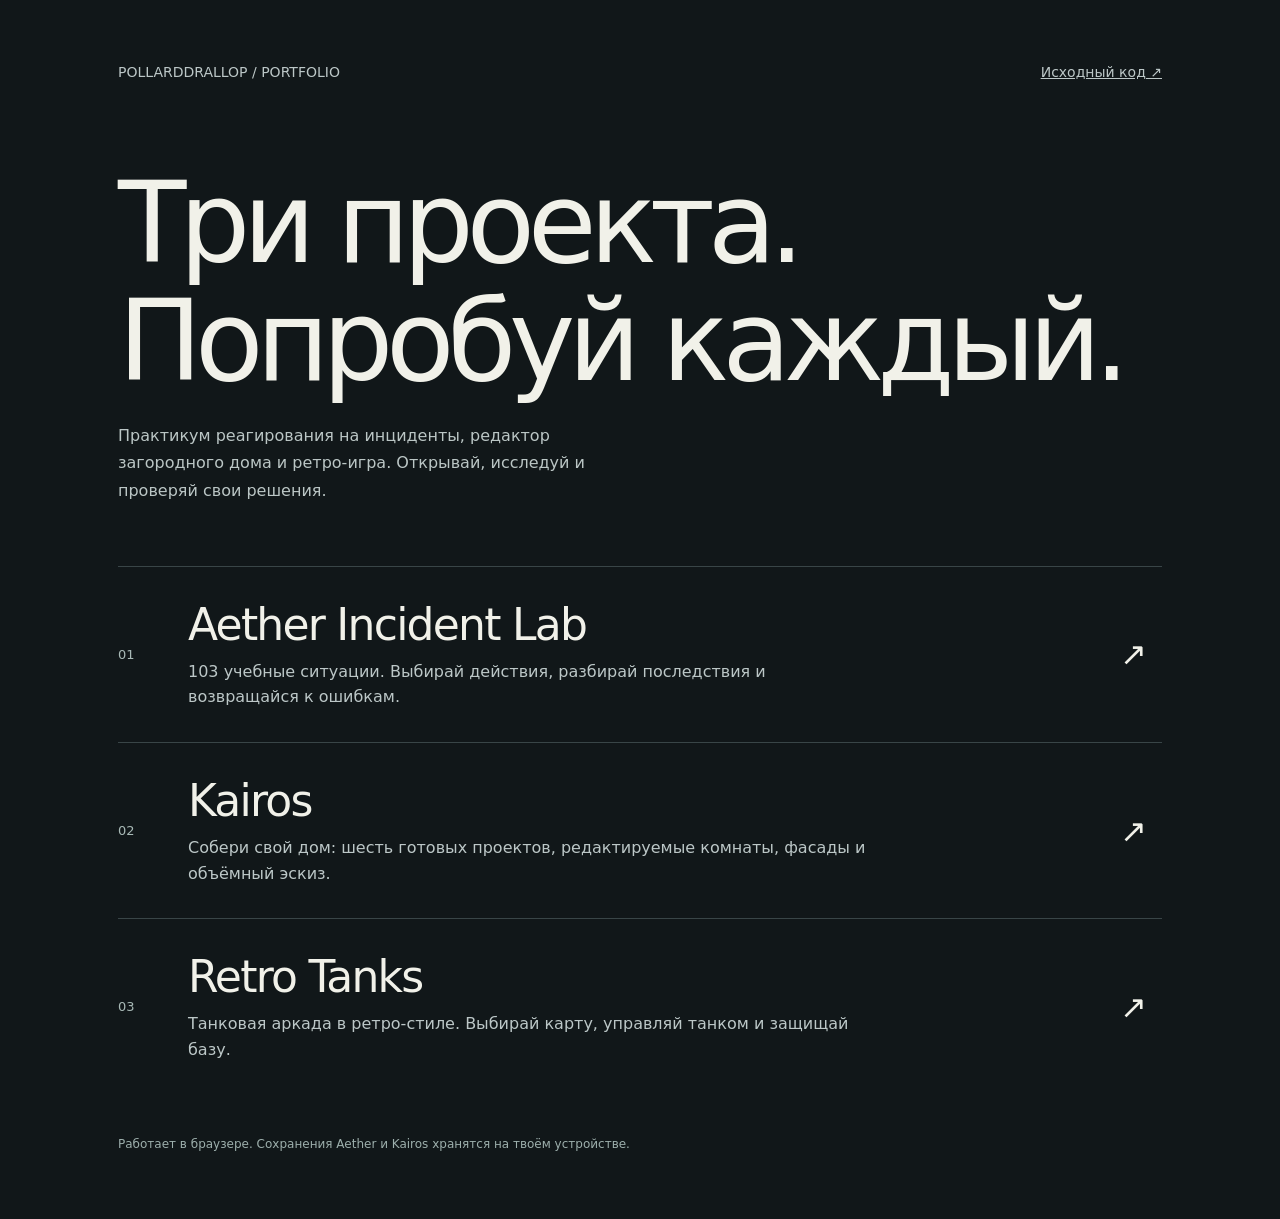
==== index.html @ 5135b41c "Publish Aether, Kairos and Retro Tanks portfolio with GitHub Pages" ====
<!doctype html>
<html lang="ru">
<head><meta charset="utf-8"><meta name="viewport" content="width=device-width,initial-scale=1"><meta name="description" content="Портфолио интерактивных проектов: Aether Incident Lab, Kairos и Retro Tanks."><title>Portfolio — PollarddralloP</title>
<style>
:root{color-scheme:dark;font-family:system-ui,sans-serif;background:#111719;color:#f1f1e9}*{box-sizing:border-box}body{margin:0}main{max-width:1100px;margin:auto;padding:64px 28px}header{display:flex;justify-content:space-between;gap:24px;align-items:center;margin-bottom:85px;font-size:14px;color:#bcc7c7}a{color:inherit}h1{font-size:clamp(54px,10vw,112px);letter-spacing:-.065em;font-weight:500;margin:0 0 22px;line-height:1.05}.intro{max-width:520px;color:#bbc6c5;line-height:1.7;margin-bottom:62px}.project{display:grid;grid-template-columns:50px 1fr 42px;gap:20px;align-items:center;padding:32px 0;border-top:1px solid #394547;text-decoration:none}.number{font-size:13px;color:#a8b9b6}.project h2{font-size:clamp(28px,5vw,44px);font-weight:500;margin:0 0 9px;letter-spacing:-.04em}.project p{margin:0;color:#bcc7c7;line-height:1.6;max-width:680px}.arrow{font-size:32px;transition:transform .2s}.project:hover .arrow{transform:translate(4px,-4px)}.project:hover h2{color:#b9daca}a:focus-visible{outline:2px solid #b9daca;outline-offset:6px}.project:last-child{border-bottom:1px solid #394547}footer{margin-top:40px;color:#9dafac;font-size:12px;line-height:1.7}@media(max-width:500px){main{padding:30px 20px}header{margin-bottom:60px}.project{grid-template-columns:25px 1fr 24px;gap:12px}.arrow{font-size:25px}}@media(prefers-reduced-motion:reduce){.arrow{transition:none}}
</style></head>
<body><main><header><span>POLLARDDRALLOP / PORTFOLIO</span><a href="https://github.com/PollarddralloP/portfolio">Исходный код ↗</a></header><h1>Три проекта.<br>Попробуй каждый.</h1><p class="intro">Практикум реагирования на инциденты, редактор загородного дома и ретро-игра. Открывай, исследуй и проверяй свои решения.</p>
<a class="project" href="./site1-cyberpunk/"><span class="number">01</span><div><h2>Aether Incident Lab</h2><p>103 учебные ситуации. Выбирай действия, разбирай последствия и возвращайся к ошибкам.</p></div><span class="arrow" aria-hidden="true">↗</span></a>
<a class="project" href="./site2-architecture/"><span class="number">02</span><div><h2>Kairos</h2><p>Собери свой дом: шесть готовых проектов, редактируемые комнаты, фасады и объёмный эскиз.</p></div><span class="arrow" aria-hidden="true">↗</span></a>
<a class="project" href="./site3-synthwave/"><span class="number">03</span><div><h2>Retro Tanks</h2><p>Танковая аркада в ретро-стиле. Выбирай карту, управляй танком и защищай базу.</p></div><span class="arrow" aria-hidden="true">↗</span></a>
<footer>Работает в браузере. Сохранения Aether и Kairos хранятся на твоём устройстве.</footer></main></body></html>
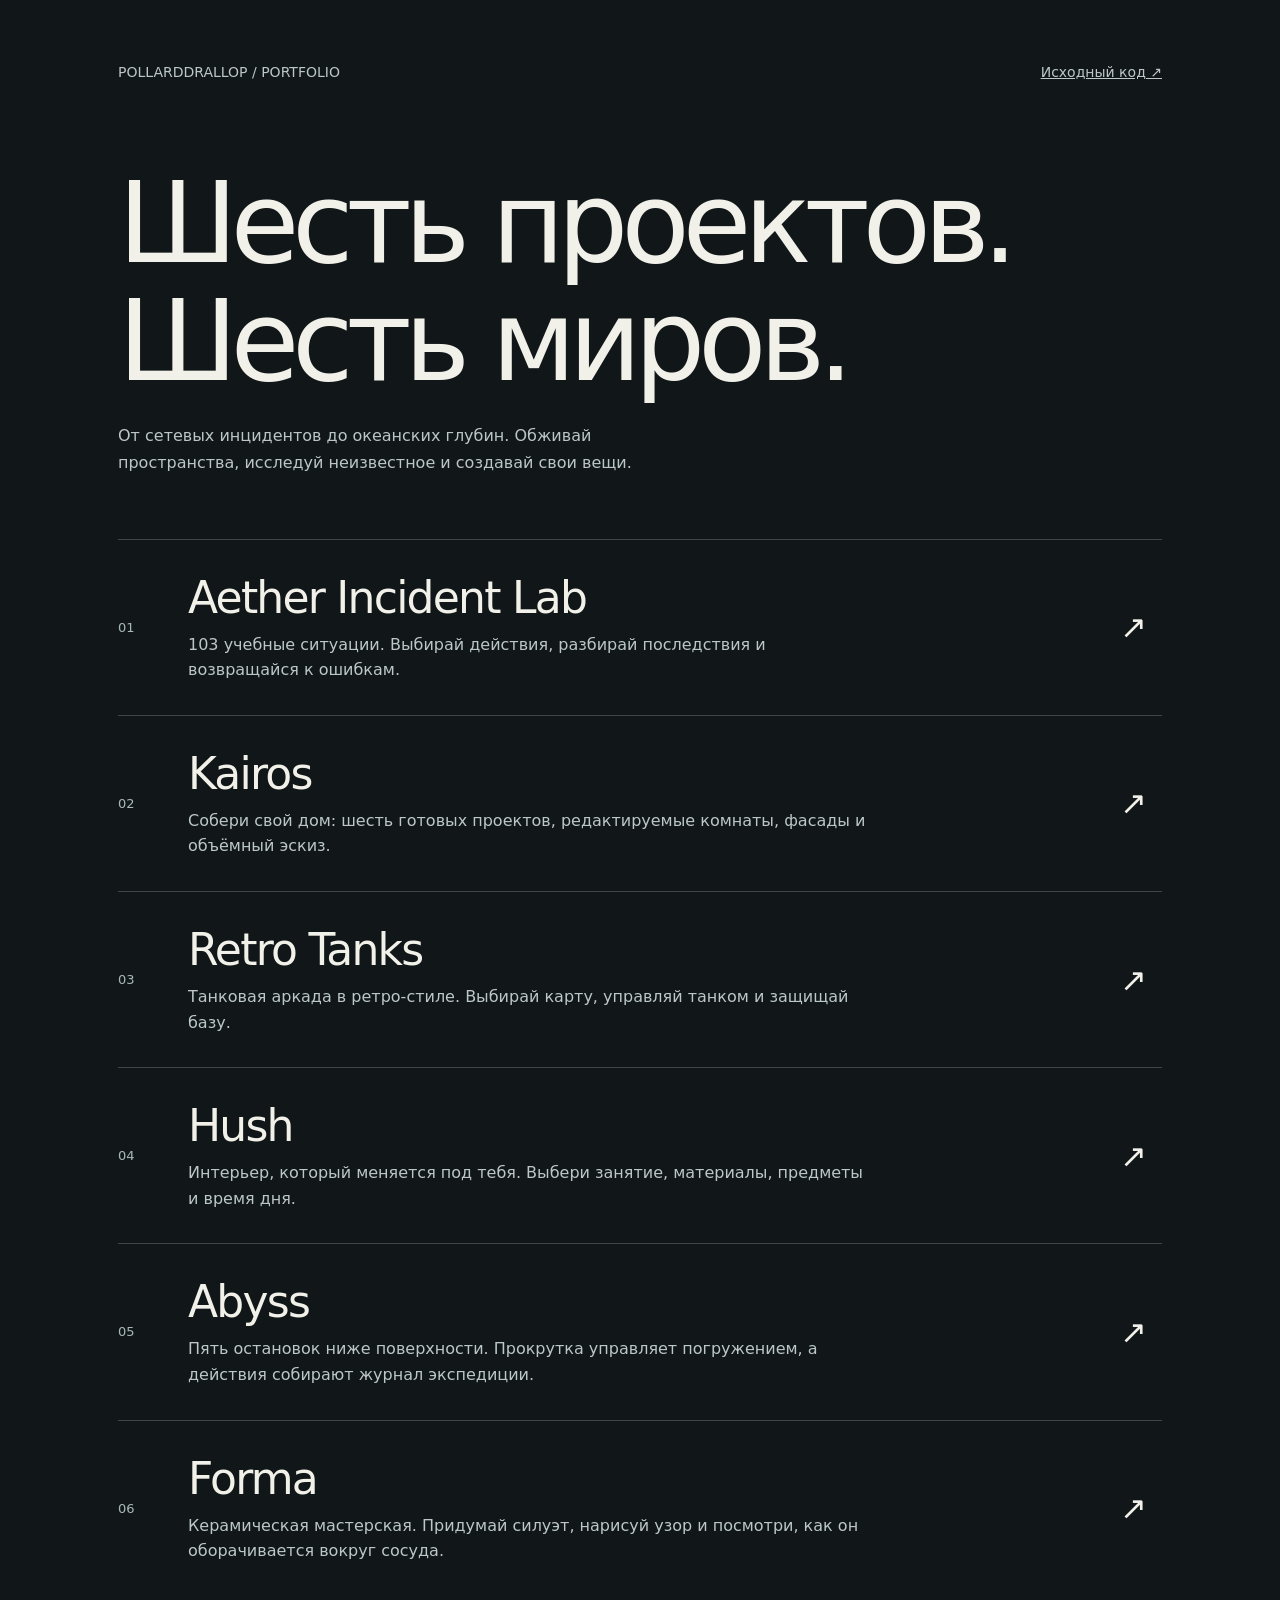
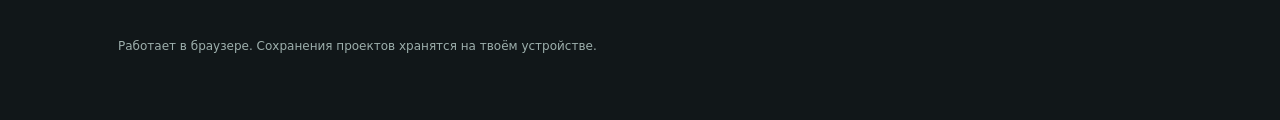
==== commit edca5242: "Add Hush interiors, Abyss scroll expedition and Forma ceramic workshop" ====
--- a/index.html
+++ b/index.html
@@ -1,11 +1,208 @@
 <!doctype html>
 <html lang="ru">
-<head><meta charset="utf-8"><meta name="viewport" content="width=device-width,initial-scale=1"><meta name="description" content="Портфолио интерактивных проектов: Aether Incident Lab, Kairos и Retro Tanks."><title>Portfolio — PollarddralloP</title>
-<style>
-:root{color-scheme:dark;font-family:system-ui,sans-serif;background:#111719;color:#f1f1e9}*{box-sizing:border-box}body{margin:0}main{max-width:1100px;margin:auto;padding:64px 28px}header{display:flex;justify-content:space-between;gap:24px;align-items:center;margin-bottom:85px;font-size:14px;color:#bcc7c7}a{color:inherit}h1{font-size:clamp(54px,10vw,112px);letter-spacing:-.065em;font-weight:500;margin:0 0 22px;line-height:1.05}.intro{max-width:520px;color:#bbc6c5;line-height:1.7;margin-bottom:62px}.project{display:grid;grid-template-columns:50px 1fr 42px;gap:20px;align-items:center;padding:32px 0;border-top:1px solid #394547;text-decoration:none}.number{font-size:13px;color:#a8b9b6}.project h2{font-size:clamp(28px,5vw,44px);font-weight:500;margin:0 0 9px;letter-spacing:-.04em}.project p{margin:0;color:#bcc7c7;line-height:1.6;max-width:680px}.arrow{font-size:32px;transition:transform .2s}.project:hover .arrow{transform:translate(4px,-4px)}.project:hover h2{color:#b9daca}a:focus-visible{outline:2px solid #b9daca;outline-offset:6px}.project:last-child{border-bottom:1px solid #394547}footer{margin-top:40px;color:#9dafac;font-size:12px;line-height:1.7}@media(max-width:500px){main{padding:30px 20px}header{margin-bottom:60px}.project{grid-template-columns:25px 1fr 24px;gap:12px}.arrow{font-size:25px}}@media(prefers-reduced-motion:reduce){.arrow{transition:none}}
-</style></head>
-<body><main><header><span>POLLARDDRALLOP / PORTFOLIO</span><a href="https://github.com/PollarddralloP/portfolio">Исходный код ↗</a></header><h1>Три проекта.<br>Попробуй каждый.</h1><p class="intro">Практикум реагирования на инциденты, редактор загородного дома и ретро-игра. Открывай, исследуй и проверяй свои решения.</p>
-<a class="project" href="./site1-cyberpunk/"><span class="number">01</span><div><h2>Aether Incident Lab</h2><p>103 учебные ситуации. Выбирай действия, разбирай последствия и возвращайся к ошибкам.</p></div><span class="arrow" aria-hidden="true">↗</span></a>
-<a class="project" href="./site2-architecture/"><span class="number">02</span><div><h2>Kairos</h2><p>Собери свой дом: шесть готовых проектов, редактируемые комнаты, фасады и объёмный эскиз.</p></div><span class="arrow" aria-hidden="true">↗</span></a>
-<a class="project" href="./site3-synthwave/"><span class="number">03</span><div><h2>Retro Tanks</h2><p>Танковая аркада в ретро-стиле. Выбирай карту, управляй танком и защищай базу.</p></div><span class="arrow" aria-hidden="true">↗</span></a>
-<footer>Работает в браузере. Сохранения Aether и Kairos хранятся на твоём устройстве.</footer></main></body></html>
+  <head>
+    <meta charset="utf-8" />
+    <meta name="viewport" content="width=device-width,initial-scale=1" />
+    <meta
+      name="description"
+      content="Шесть интерактивных проектов: обучение, архитектура, игры, интерьеры, экспедиция и творчество."
+    />
+    <title>Portfolio — PollarddralloP</title>
+    <style>
+      :root {
+        color-scheme: dark;
+        font-family: system-ui, sans-serif;
+        background: #111719;
+        color: #f1f1e9;
+      }
+      * {
+        box-sizing: border-box;
+      }
+      body {
+        margin: 0;
+      }
+      main {
+        max-width: 1100px;
+        margin: auto;
+        padding: 64px 28px;
+      }
+      header {
+        display: flex;
+        justify-content: space-between;
+        gap: 24px;
+        align-items: center;
+        margin-bottom: 85px;
+        font-size: 14px;
+        color: #bcc7c7;
+      }
+      a {
+        color: inherit;
+      }
+      h1 {
+        font-size: clamp(54px, 10vw, 112px);
+        letter-spacing: -0.065em;
+        font-weight: 500;
+        margin: 0 0 22px;
+        line-height: 1.05;
+      }
+      .intro {
+        max-width: 520px;
+        color: #bbc6c5;
+        line-height: 1.7;
+        margin-bottom: 62px;
+      }
+      .project {
+        display: grid;
+        grid-template-columns: 50px 1fr 42px;
+        gap: 20px;
+        align-items: center;
+        padding: 32px 0;
+        border-top: 1px solid #394547;
+        text-decoration: none;
+      }
+      .number {
+        font-size: 13px;
+        color: #a8b9b6;
+      }
+      .project h2 {
+        font-size: clamp(28px, 5vw, 44px);
+        font-weight: 500;
+        margin: 0 0 9px;
+        letter-spacing: -0.04em;
+      }
+      .project p {
+        margin: 0;
+        color: #bcc7c7;
+        line-height: 1.6;
+        max-width: 680px;
+      }
+      .arrow {
+        font-size: 32px;
+        transition: transform 0.2s;
+      }
+      .project:hover .arrow {
+        transform: translate(4px, -4px);
+      }
+      .project:hover h2 {
+        color: #b9daca;
+      }
+      a:focus-visible {
+        outline: 2px solid #b9daca;
+        outline-offset: 6px;
+      }
+      .project:last-child {
+        border-bottom: 1px solid #394547;
+      }
+      footer {
+        margin-top: 40px;
+        color: #9dafac;
+        font-size: 12px;
+        line-height: 1.7;
+      }
+      @media (max-width: 500px) {
+        main {
+          padding: 30px 20px;
+        }
+        header {
+          margin-bottom: 60px;
+        }
+        .project {
+          grid-template-columns: 25px 1fr 24px;
+          gap: 12px;
+        }
+        .arrow {
+          font-size: 25px;
+        }
+      }
+      @media (prefers-reduced-motion: reduce) {
+        .arrow {
+          transition: none;
+        }
+      }
+    </style>
+  </head>
+  <body>
+    <main>
+      <header>
+        <span>POLLARDDRALLOP / PORTFOLIO</span
+        ><a href="https://github.com/PollarddralloP/portfolio"
+          >Исходный код ↗</a
+        >
+      </header>
+      <h1>Шесть проектов.<br />Шесть миров.</h1>
+      <p class="intro">
+        От сетевых инцидентов до океанских глубин. Обживай пространства,
+        исследуй неизвестное и создавай свои вещи.
+      </p>
+      <a class="project" href="./site1-cyberpunk/"
+        ><span class="number">01</span>
+        <div>
+          <h2>Aether Incident Lab</h2>
+          <p>
+            103 учебные ситуации. Выбирай действия, разбирай последствия и
+            возвращайся к ошибкам.
+          </p>
+        </div>
+        <span class="arrow" aria-hidden="true">↗</span></a
+      >
+      <a class="project" href="./site2-architecture/"
+        ><span class="number">02</span>
+        <div>
+          <h2>Kairos</h2>
+          <p>
+            Собери свой дом: шесть готовых проектов, редактируемые комнаты,
+            фасады и объёмный эскиз.
+          </p>
+        </div>
+        <span class="arrow" aria-hidden="true">↗</span></a
+      >
+      <a class="project" href="./site3-synthwave/"
+        ><span class="number">03</span>
+        <div>
+          <h2>Retro Tanks</h2>
+          <p>
+            Танковая аркада в ретро-стиле. Выбирай карту, управляй танком и
+            защищай базу.
+          </p>
+        </div>
+        <span class="arrow" aria-hidden="true">↗</span></a
+      >
+      <a class="project" href="./site4-hush/"
+        ><span class="number">04</span>
+        <div>
+          <h2>Hush</h2>
+          <p>
+            Интерьер, который меняется под тебя. Выбери занятие, материалы,
+            предметы и время дня.
+          </p>
+        </div>
+        <span class="arrow" aria-hidden="true">↗</span></a
+      >
+      <a class="project" href="./site5-abyss/"
+        ><span class="number">05</span>
+        <div>
+          <h2>Abyss</h2>
+          <p>
+            Пять остановок ниже поверхности. Прокрутка управляет погружением, а
+            действия собирают журнал экспедиции.
+          </p>
+        </div>
+        <span class="arrow" aria-hidden="true">↗</span></a
+      >
+      <a class="project" href="./site6-forma/"
+        ><span class="number">06</span>
+        <div>
+          <h2>Forma</h2>
+          <p>
+            Керамическая мастерская. Придумай силуэт, нарисуй узор и посмотри,
+            как он оборачивается вокруг сосуда.
+          </p>
+        </div>
+        <span class="arrow" aria-hidden="true">↗</span></a
+      >
+      <footer>
+        Работает в браузере. Сохранения проектов хранятся на твоём устройстве.
+      </footer>
+    </main>
+  </body>
+</html>
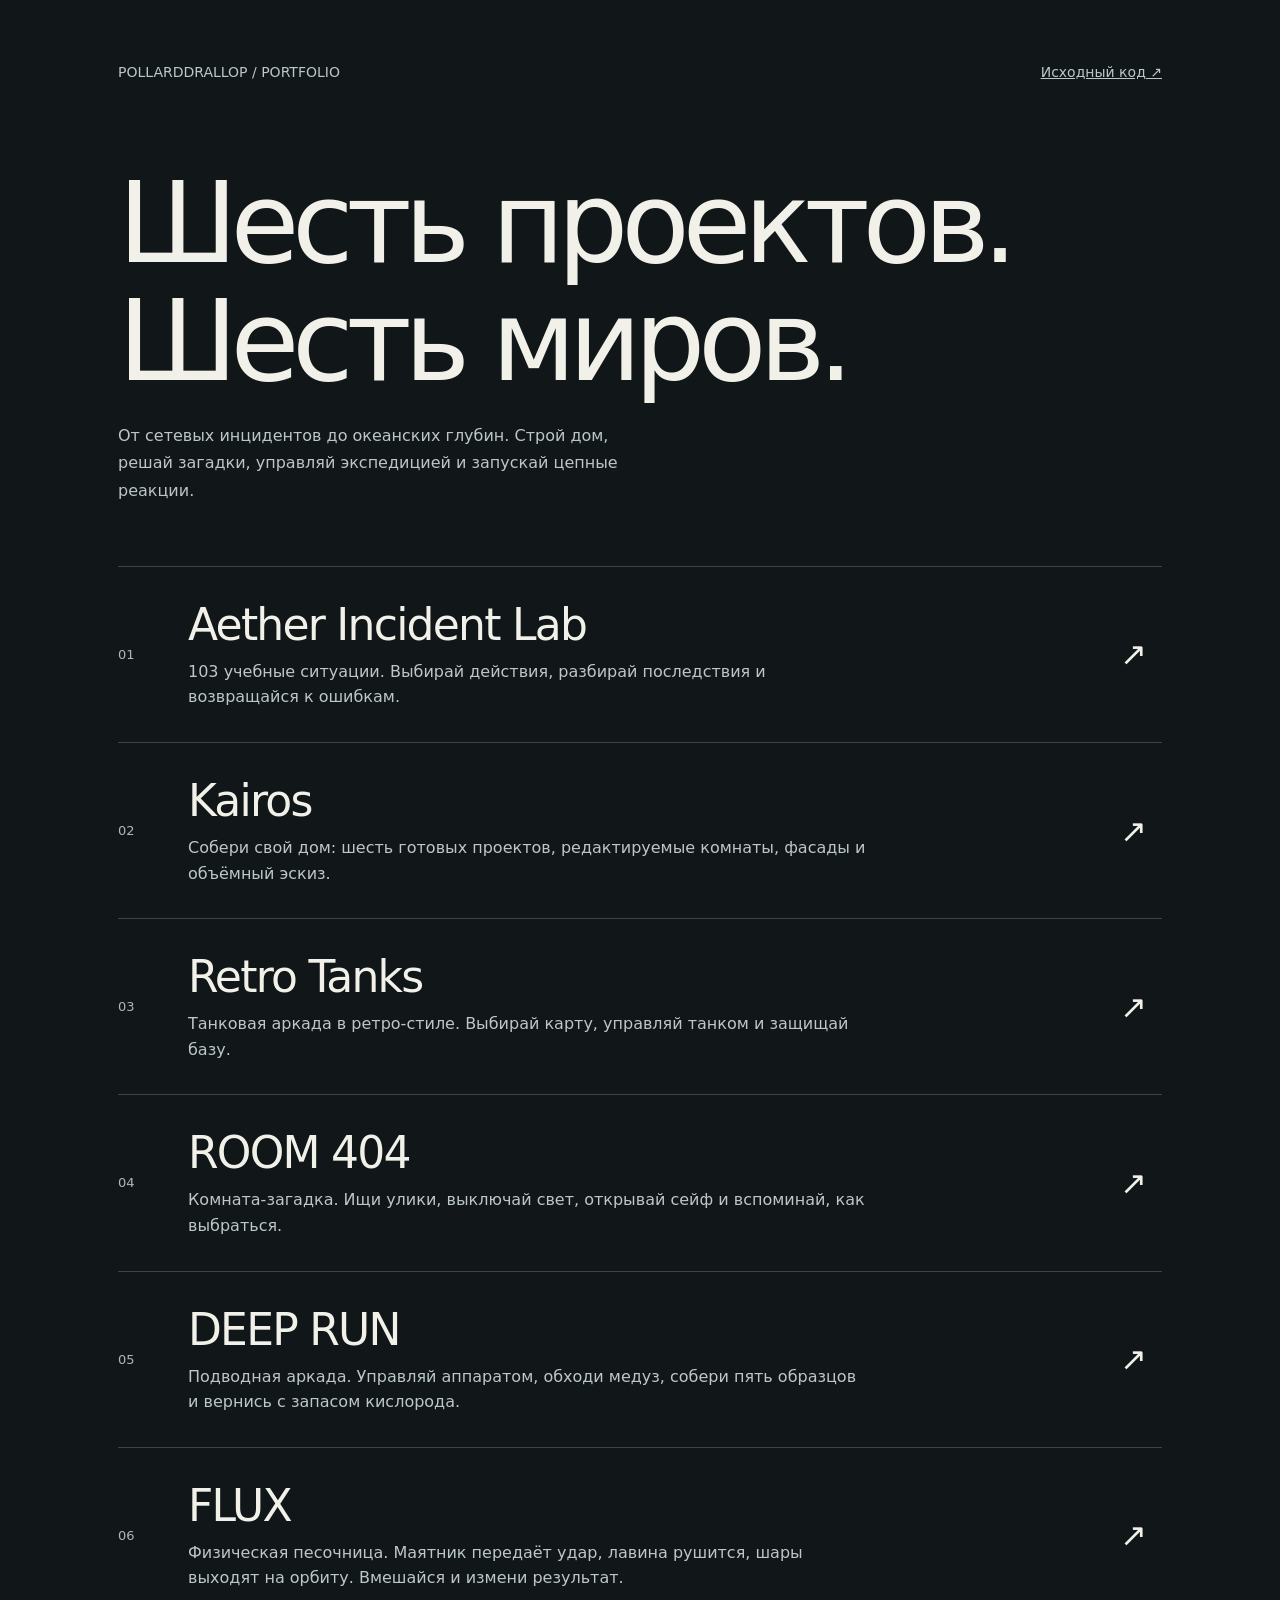
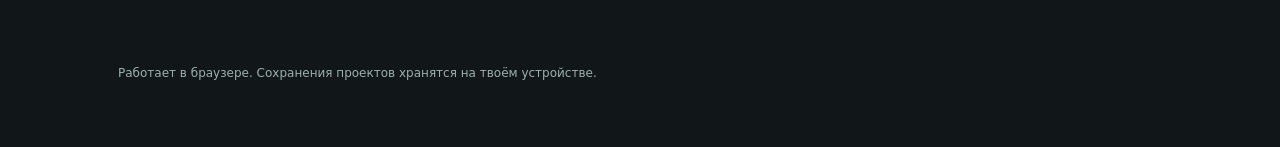
==== commit 4a7f4fcd: "Replace latest demos with escape room, submarine game and physics sandbox" ====
--- a/index.html
+++ b/index.html
@@ -131,8 +131,8 @@
       </header>
       <h1>Шесть проектов.<br />Шесть миров.</h1>
       <p class="intro">
-        От сетевых инцидентов до океанских глубин. Обживай пространства,
-        исследуй неизвестное и создавай свои вещи.
+        От сетевых инцидентов до океанских глубин. Строй дом, решай загадки,
+        управляй экспедицией и запускай цепные реакции.
       </p>
       <a class="project" href="./site1-cyberpunk/"
         ><span class="number">01</span>
@@ -170,10 +170,10 @@
       <a class="project" href="./site4-hush/"
         ><span class="number">04</span>
         <div>
-          <h2>Hush</h2>
-          <p>
-            Интерьер, который меняется под тебя. Выбери занятие, материалы,
-            предметы и время дня.
+          <h2>ROOM 404</h2>
+          <p>
+            Комната-загадка. Ищи улики, выключай свет, открывай сейф и
+            вспоминай, как выбраться.
           </p>
         </div>
         <span class="arrow" aria-hidden="true">↗</span></a
@@ -181,10 +181,10 @@
       <a class="project" href="./site5-abyss/"
         ><span class="number">05</span>
         <div>
-          <h2>Abyss</h2>
-          <p>
-            Пять остановок ниже поверхности. Прокрутка управляет погружением, а
-            действия собирают журнал экспедиции.
+          <h2>DEEP RUN</h2>
+          <p>
+            Подводная аркада. Управляй аппаратом, обходи медуз, собери пять
+            образцов и вернись с запасом кислорода.
           </p>
         </div>
         <span class="arrow" aria-hidden="true">↗</span></a
@@ -192,10 +192,10 @@
       <a class="project" href="./site6-forma/"
         ><span class="number">06</span>
         <div>
-          <h2>Forma</h2>
-          <p>
-            Керамическая мастерская. Придумай силуэт, нарисуй узор и посмотри,
-            как он оборачивается вокруг сосуда.
+          <h2>FLUX</h2>
+          <p>
+            Физическая песочница. Маятник передаёт удар, лавина рушится, шары
+            выходят на орбиту. Вмешайся и измени результат.
           </p>
         </div>
         <span class="arrow" aria-hidden="true">↗</span></a
